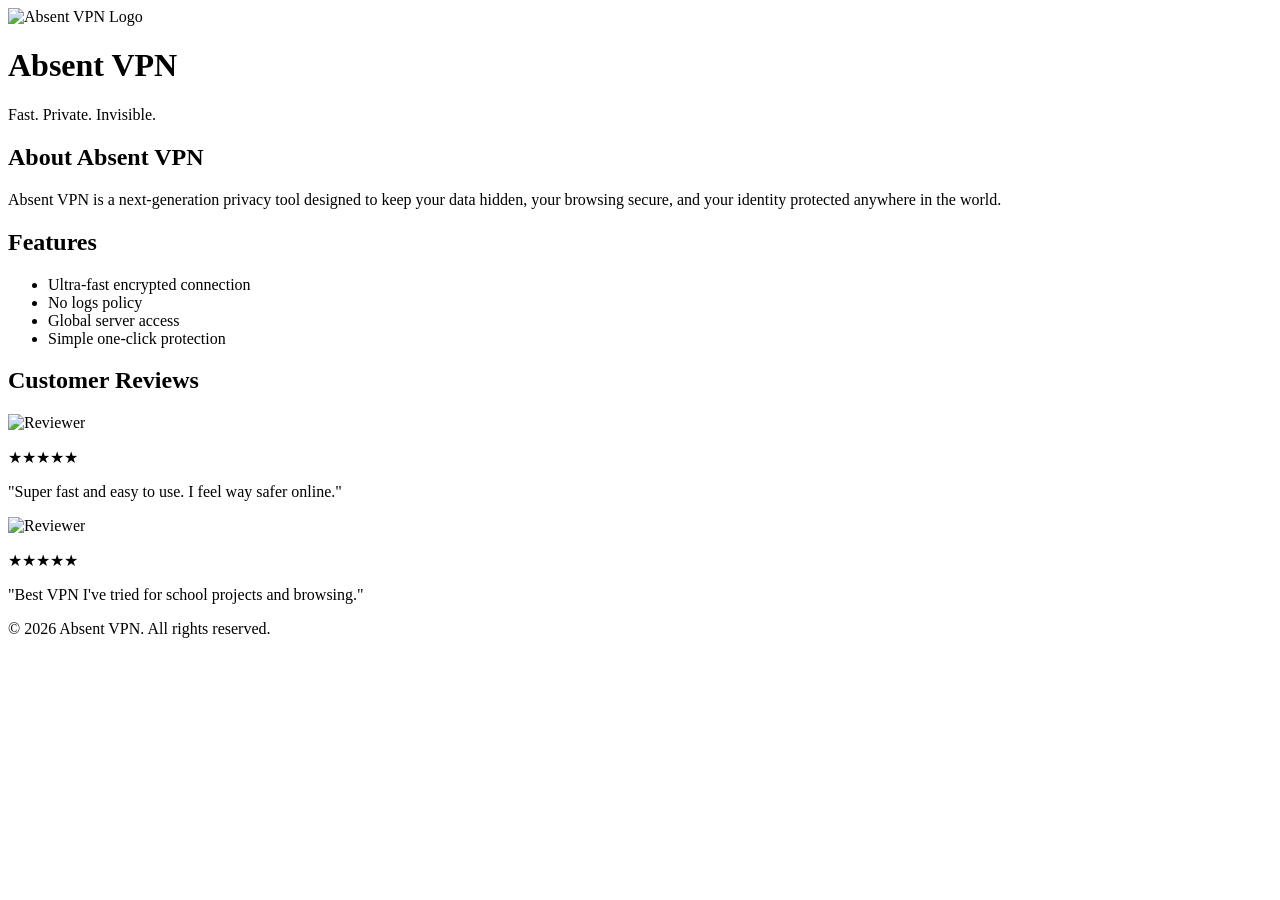
==== index.html @ a775fe73 "Add initial HTML structure for Absent VPN" ====
<!DOCTYPE html>
<html lang="en">
<head>
    <meta charset="UTF-8">
    <title>Absent VPN</title>
    <link rel="stylesheet" href="style.css">
</head>
<body>

<header>
    <img src="logo.png" class="logo" alt="Absent VPN Logo">
    <h1>Absent VPN</h1>
    <p>Fast. Private. Invisible.</p>
</header>

<section class="about">
    <h2>About Absent VPN</h2>
    <p>
        Absent VPN is a next-generation privacy tool designed to keep your data hidden,
        your browsing secure, and your identity protected anywhere in the world.
    </p>
</section>

<section class="features">
    <h2>Features</h2>
    <ul>
        <li>Ultra-fast encrypted connection</li>
        <li>No logs policy</li>
        <li>Global server access</li>
        <li>Simple one-click protection</li>
    </ul>
</section>

<section class="reviews">
    <h2>Customer Reviews</h2>

    <div class="review">
        <img src="friend1.jpg" alt="Reviewer">
        <p>★★★★★</p>
        <p>"Super fast and easy to use. I feel way safer online."</p>
    </div>

    <div class="review">
        <img src="friend2.jpg" alt="Reviewer">
        <p>★★★★★</p>
        <p>"Best VPN I've tried for school projects and browsing."</p>
    </div>
</section>

<footer>
    <p>© 2026 Absent VPN. All rights reserved.</p>
</footer>

</body>
</html>
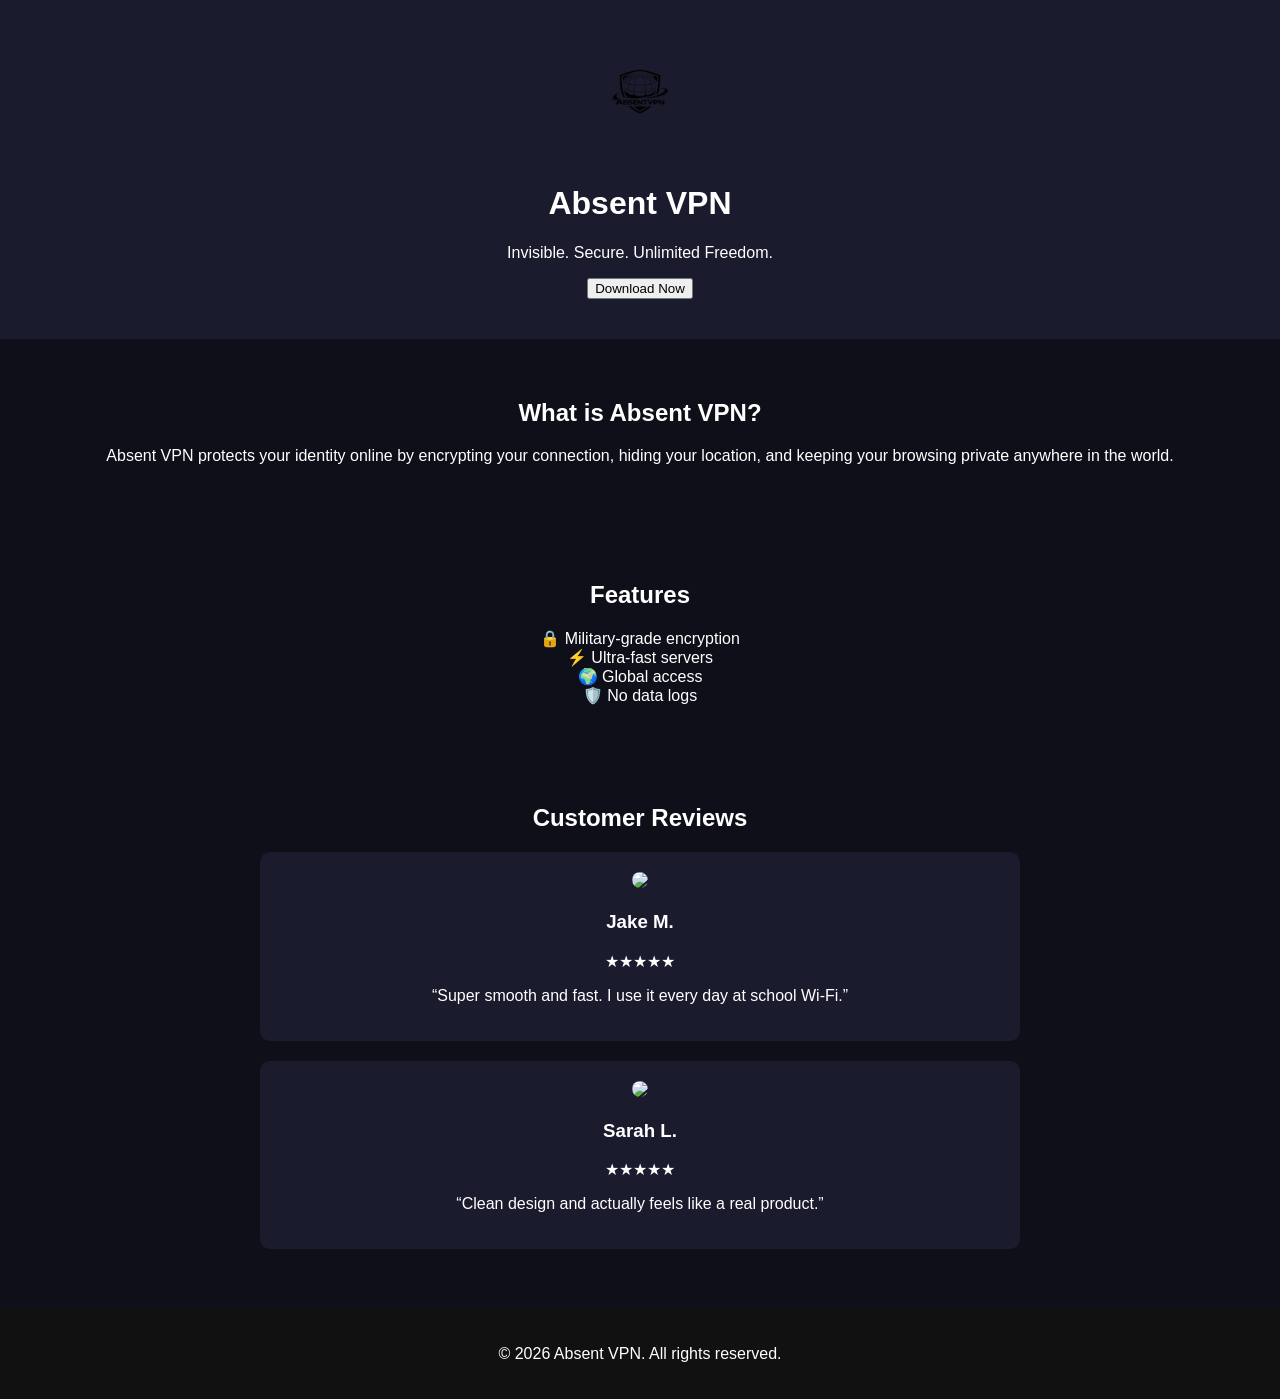
==== commit 4f6a71a4: "Update index.html" ====
--- a/index.html
+++ b/index.html
@@ -7,43 +7,46 @@
 </head>
 <body>
 
-<header>
-    <img src="logo.png" class="logo" alt="Absent VPN Logo">
+<header class="hero">
+    <img src="logo.png" class="logo">
     <h1>Absent VPN</h1>
-    <p>Fast. Private. Invisible.</p>
+    <p class="tagline">Invisible. Secure. Unlimited Freedom.</p>
+    <button class="btn">Download Now</button>
 </header>
 
 <section class="about">
-    <h2>About Absent VPN</h2>
+    <h2>What is Absent VPN?</h2>
     <p>
-        Absent VPN is a next-generation privacy tool designed to keep your data hidden,
-        your browsing secure, and your identity protected anywhere in the world.
+        Absent VPN protects your identity online by encrypting your connection,
+        hiding your location, and keeping your browsing private anywhere in the world.
     </p>
 </section>
 
 <section class="features">
     <h2>Features</h2>
-    <ul>
-        <li>Ultra-fast encrypted connection</li>
-        <li>No logs policy</li>
-        <li>Global server access</li>
-        <li>Simple one-click protection</li>
-    </ul>
+    <div class="grid">
+        <div class="card">🔒 Military-grade encryption</div>
+        <div class="card">⚡ Ultra-fast servers</div>
+        <div class="card">🌍 Global access</div>
+        <div class="card">🛡️ No data logs</div>
+    </div>
 </section>
 
 <section class="reviews">
     <h2>Customer Reviews</h2>
 
     <div class="review">
-        <img src="friend1.jpg" alt="Reviewer">
+        <img src="friend1.jpg">
+        <h3>Jake M.</h3>
         <p>★★★★★</p>
-        <p>"Super fast and easy to use. I feel way safer online."</p>
+        <p>“Super smooth and fast. I use it every day at school Wi-Fi.”</p>
     </div>
 
     <div class="review">
-        <img src="friend2.jpg" alt="Reviewer">
+        <img src="friend2.jpg">
+        <h3>Sarah L.</h3>
         <p>★★★★★</p>
-        <p>"Best VPN I've tried for school projects and browsing."</p>
+        <p>“Clean design and actually feels like a real product.”</p>
     </div>
 </section>
 
--- a/style.css
+++ b/style.css
@@ -0,0 +1,47 @@
+body {
+    font-family: Arial, sans-serif;
+    margin: 0;
+    background: #0f0f1a;
+    color: white;
+    text-align: center;
+}
+
+header {
+    padding: 40px;
+    background: #1b1b2e;
+}
+
+.logo {
+    width: 80px;
+}
+
+section {
+    padding: 40px;
+}
+
+.features ul {
+    list-style: none;
+    padding: 0;
+}
+
+.features li {
+    margin: 10px 0;
+}
+
+.review {
+    background: #1b1b2e;
+    margin: 20px auto;
+    padding: 20px;
+    width: 60%;
+    border-radius: 10px;
+}
+
+.review img {
+    width: 80px;
+    border-radius: 50%;
+}
+
+footer {
+    padding: 20px;
+    background: #111;
+}
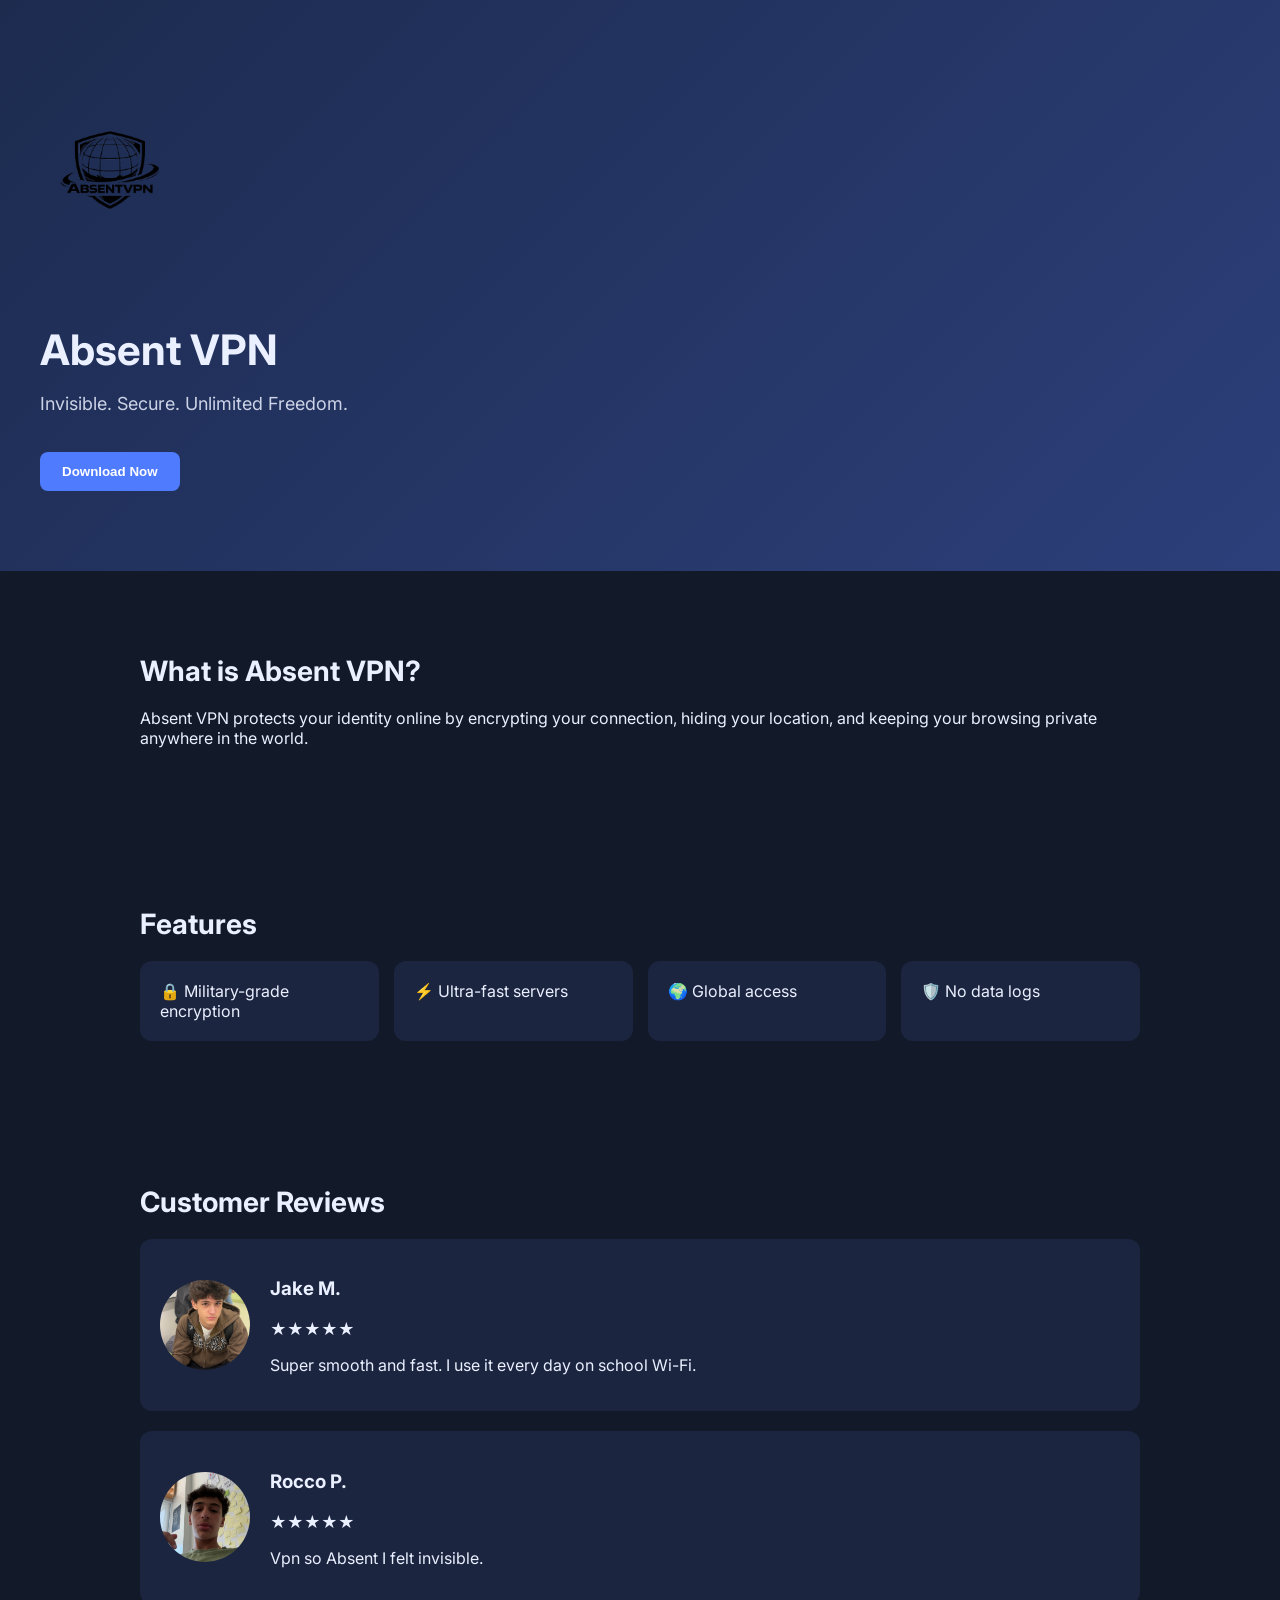
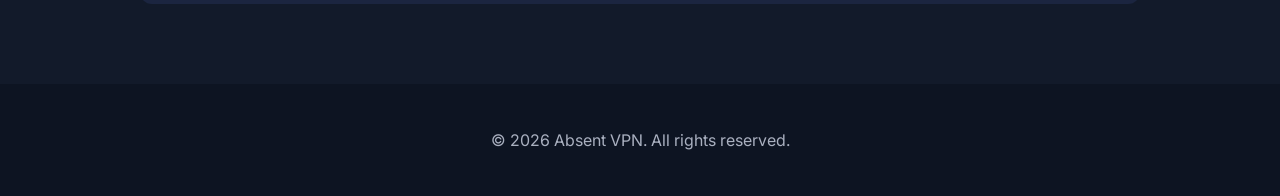
==== commit c9eaf26c: "Fix image file extensions and update review content" ====
--- a/index.html
+++ b/index.html
@@ -36,17 +36,21 @@
     <h2>Customer Reviews</h2>
 
     <div class="review">
-        <img src="friend1.jpg">
-        <h3>Jake M.</h3>
-        <p>★★★★★</p>
-        <p>“Super smooth and fast. I use it every day at school Wi-Fi.”</p>
+        <img src="friend1.JPG">
+        <div>
+            <h3>Jake M.</h3>
+            <p>★★★★★</p>
+            <p>Super smooth and fast. I use it every day on school Wi-Fi.</p>
+        </div>
     </div>
 
     <div class="review">
-        <img src="friend2.jpg">
-        <h3>Sarah L.</h3>
-        <p>★★★★★</p>
-        <p>“Clean design and actually feels like a real product.”</p>
+        <img src="friend2.JPG">
+        <div>
+            <h3>Rocco P.</h3>
+            <p>★★★★★</p>
+            <p>Vpn so Absent I felt invisible.</p>
+        </div>
     </div>
 </section>
 
--- a/style.css
+++ b/style.css
@@ -1,47 +1,95 @@
+@import url('https://fonts.googleapis.com/css2?family=Inter:wght@300;400;600;700&display=swap');
+
 body {
-    font-family: Arial, sans-serif;
     margin: 0;
-    background: #0f0f1a;
-    color: white;
-    text-align: center;
+    font-family: "Inter", sans-serif;
+    background: #121a2a;
+    color: #eaf0ff;
 }
 
-header {
-    padding: 40px;
-    background: #1b1b2e;
+/* TOP HERO */
+.hero {
+    padding: 80px 40px;
+    background: linear-gradient(135deg, #1d2b4f, #2c3f7a);
+    text-align: left;
 }
 
 .logo {
-    width: 80px;
+    width: 140px;
+    margin-bottom: 20px;
 }
 
-section {
-    padding: 40px;
-}
-
-.features ul {
-    list-style: none;
-    padding: 0;
-}
-
-.features li {
+h1 {
+    font-size: 42px;
     margin: 10px 0;
 }
 
-.review {
-    background: #1b1b2e;
-    margin: 20px auto;
-    padding: 20px;
-    width: 60%;
-    border-radius: 10px;
+.tagline {
+    font-size: 18px;
+    opacity: 0.85;
 }
 
-.review img {
-    width: 80px;
-    border-radius: 50%;
+.btn {
+    margin-top: 20px;
+    padding: 12px 22px;
+    border: none;
+    background: #4f7cff;
+    color: white;
+    border-radius: 8px;
+    font-weight: 600;
+    cursor: pointer;
 }
 
+/* SECTIONS */
+.about, .features, .reviews {
+    padding: 60px 40px;
+    text-align: left;
+    max-width: 1000px;
+    margin: auto;
+}
+
+h2 {
+    font-size: 28px;
+    margin-bottom: 20px;
+}
+
+/* FEATURES GRID */
+.grid {
+    display: grid;
+    grid-template-columns: repeat(auto-fit, minmax(200px, 1fr));
+    gap: 15px;
+}
+
+.card {
+    background: #1b2540;
+    padding: 20px;
+    border-radius: 12px;
+}
+
+/* REVIEWS */
+.review {
+    background: #1b2540;
+    margin: 20px 0;
+    padding: 20px;
+    border-radius: 12px;
+    display: flex;
+    gap: 20px;
+    align-items: center;
+}
+
+/* FIX IMAGE ISSUE */
+.review img {
+    width: 90px;
+    height: 90px;
+    border-radius: 50%;
+    object-fit: cover;
+    display: block;
+}
+
+/* FOOTER */
 footer {
-    padding: 20px;
-    background: #111;
+    padding: 30px;
+    background: #0c1220;
+    text-align: center;
+    opacity: 0.7;
 }
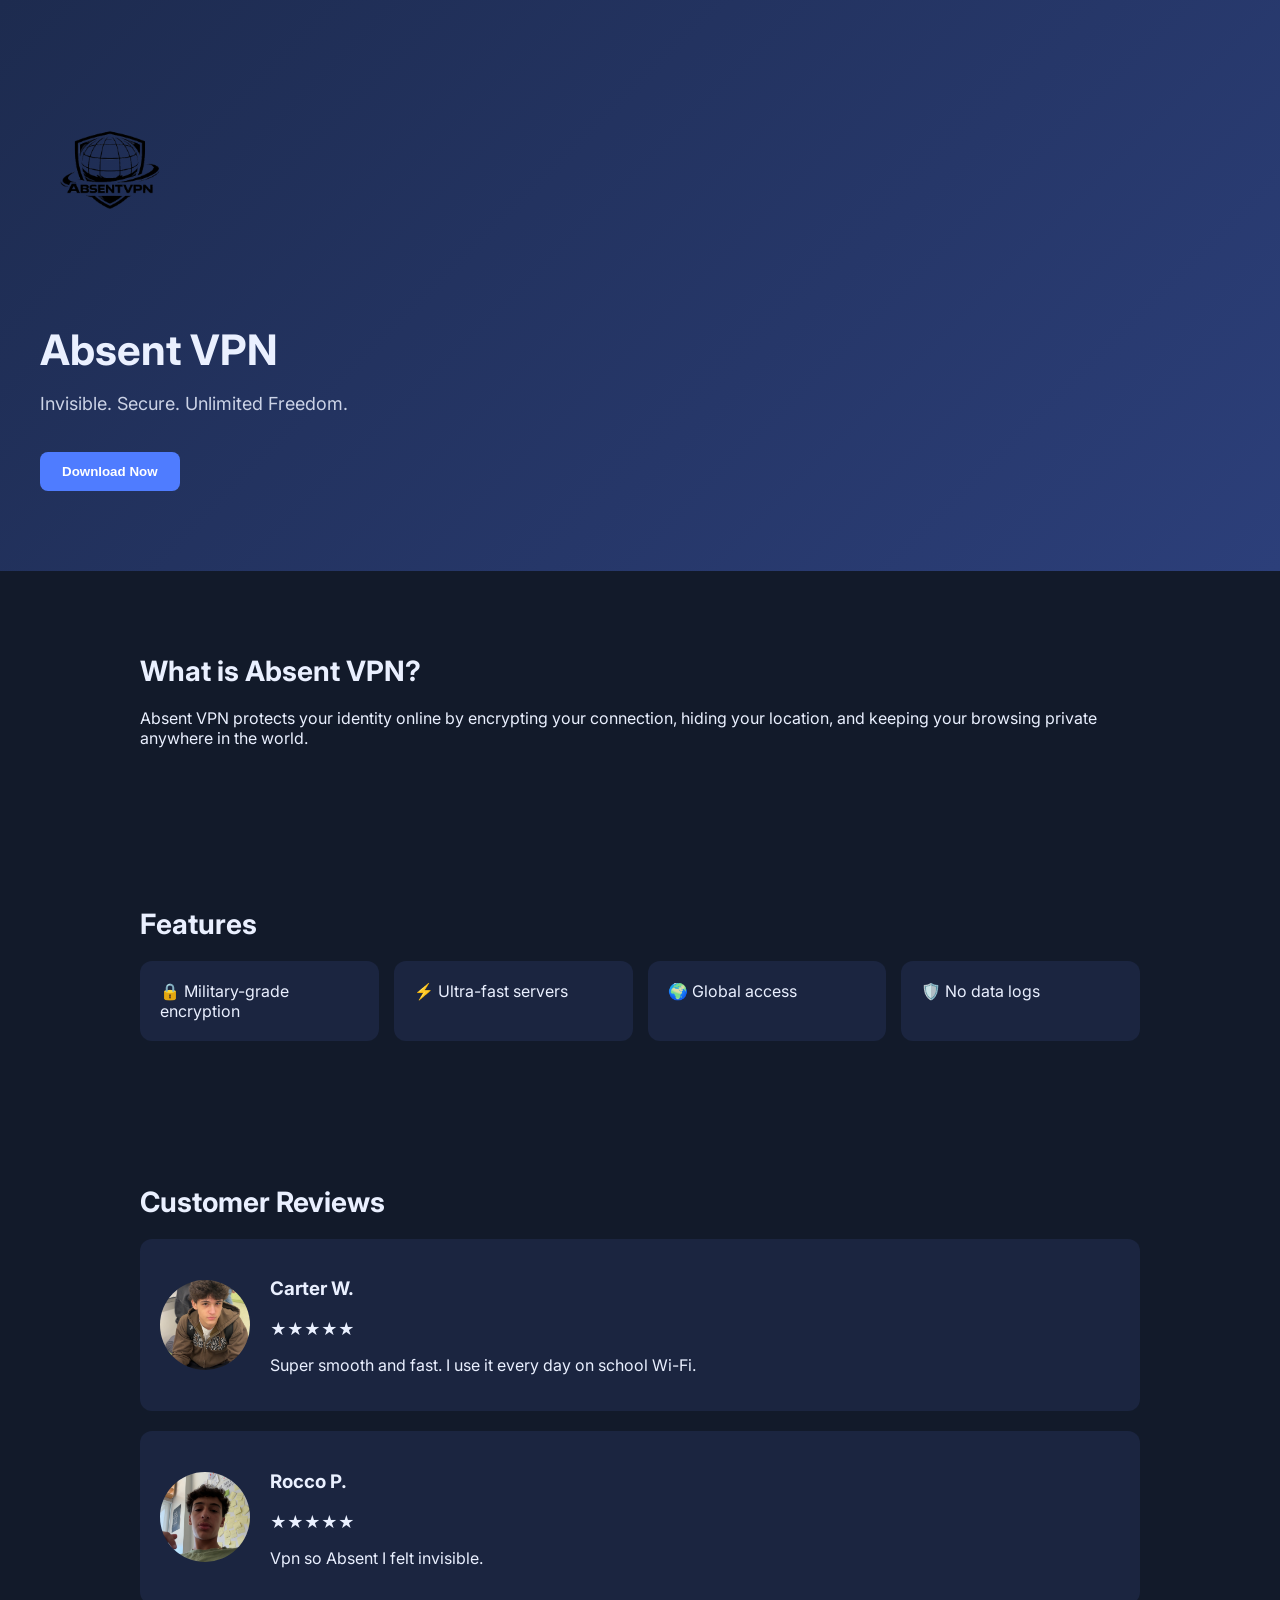
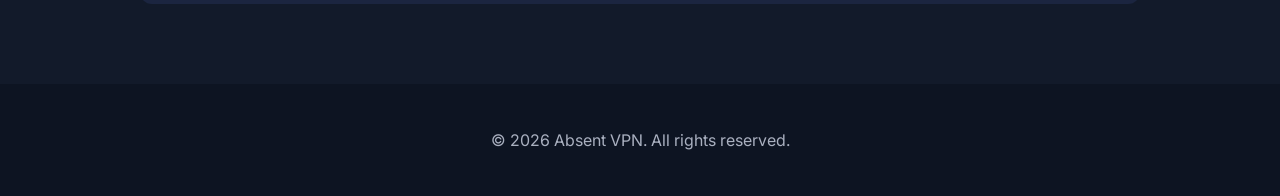
==== commit ba2dadaf: "Update review name from Jake M. to Carter W." ====
--- a/index.html
+++ b/index.html
@@ -38,7 +38,7 @@
     <div class="review">
         <img src="friend1.JPG">
         <div>
-            <h3>Jake M.</h3>
+            <h3>Carter W.</h3>
             <p>★★★★★</p>
             <p>Super smooth and fast. I use it every day on school Wi-Fi.</p>
         </div>
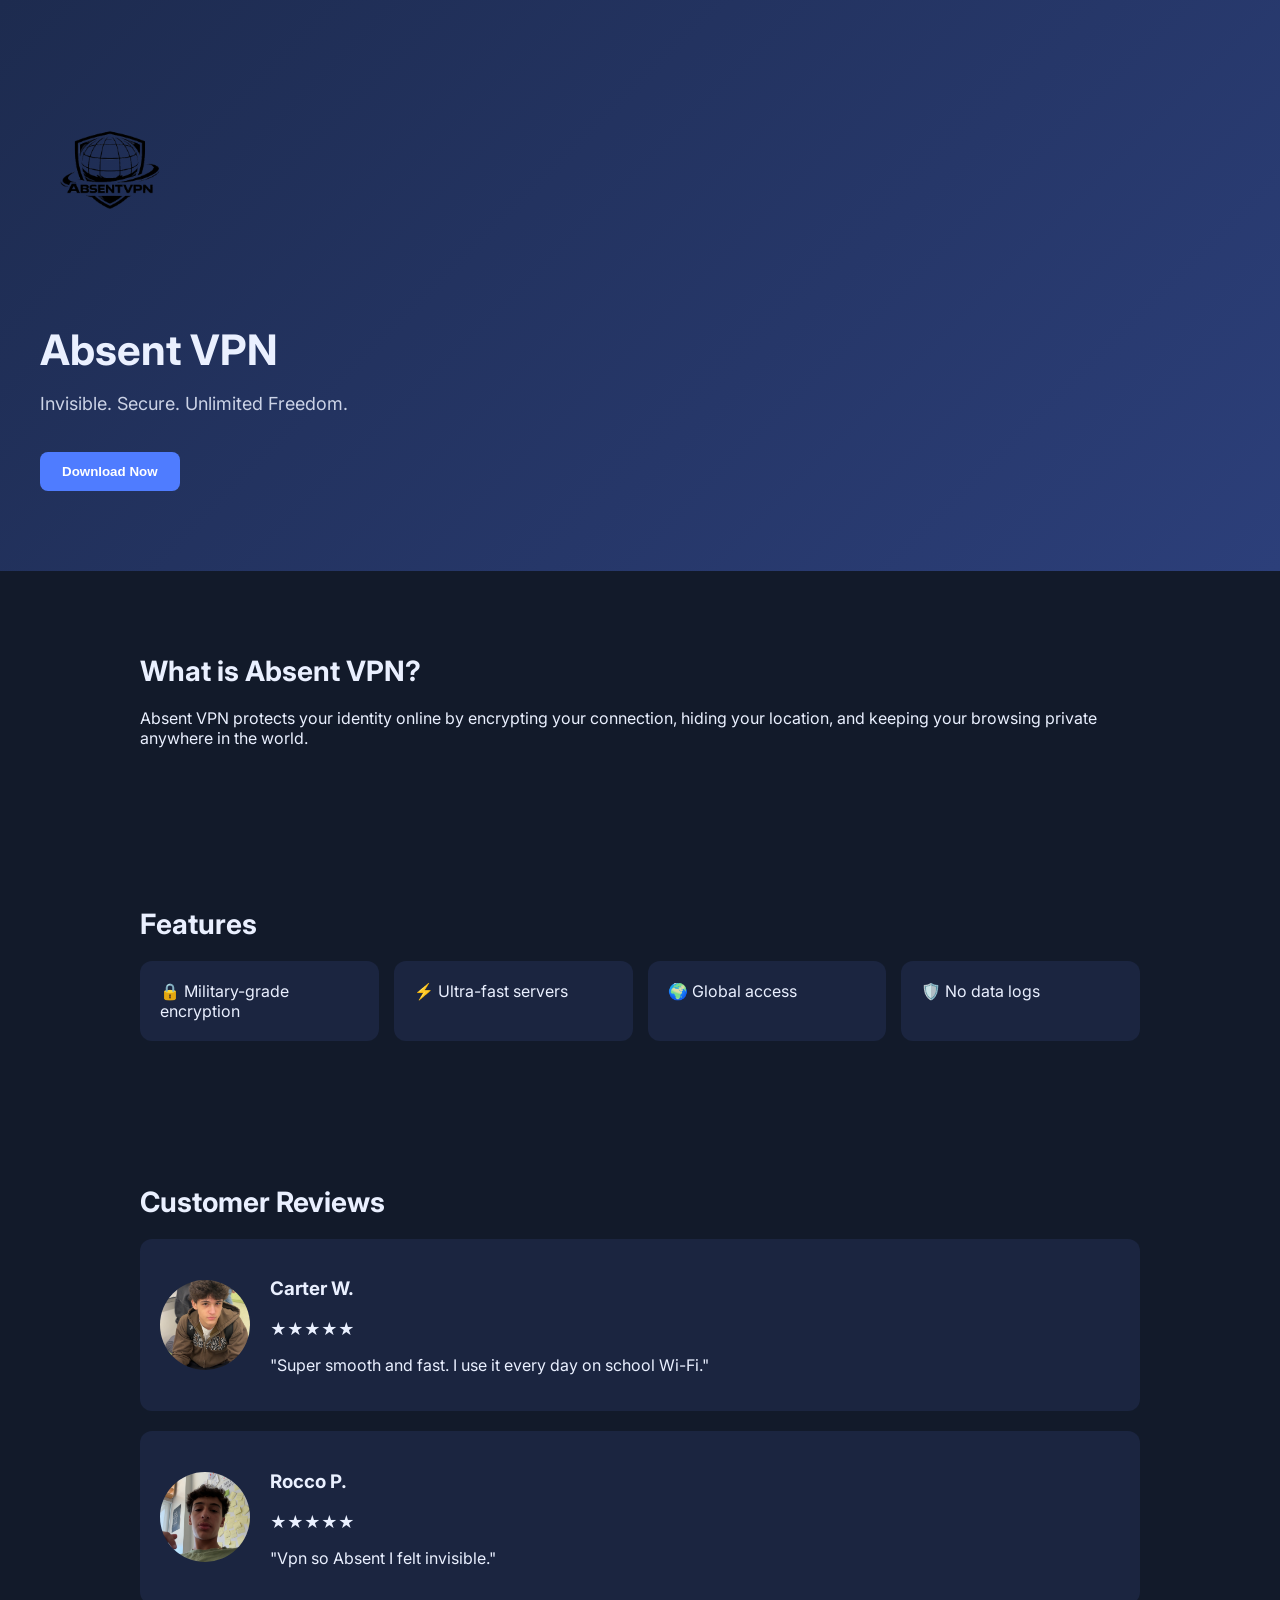
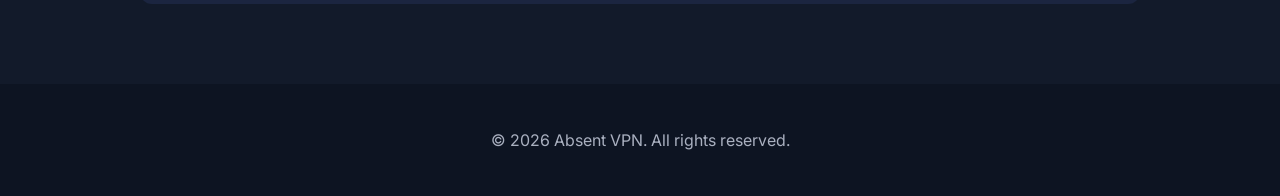
==== commit e22f165d: "Add quotation marks to review comments" ====
--- a/index.html
+++ b/index.html
@@ -40,7 +40,7 @@
         <div>
             <h3>Carter W.</h3>
             <p>★★★★★</p>
-            <p>Super smooth and fast. I use it every day on school Wi-Fi.</p>
+            <p>"Super smooth and fast. I use it every day on school Wi-Fi."</p>
         </div>
     </div>
 
@@ -49,7 +49,7 @@
         <div>
             <h3>Rocco P.</h3>
             <p>★★★★★</p>
-            <p>Vpn so Absent I felt invisible.</p>
+            <p>"Vpn so Absent I felt invisible."</p>
         </div>
     </div>
 </section>
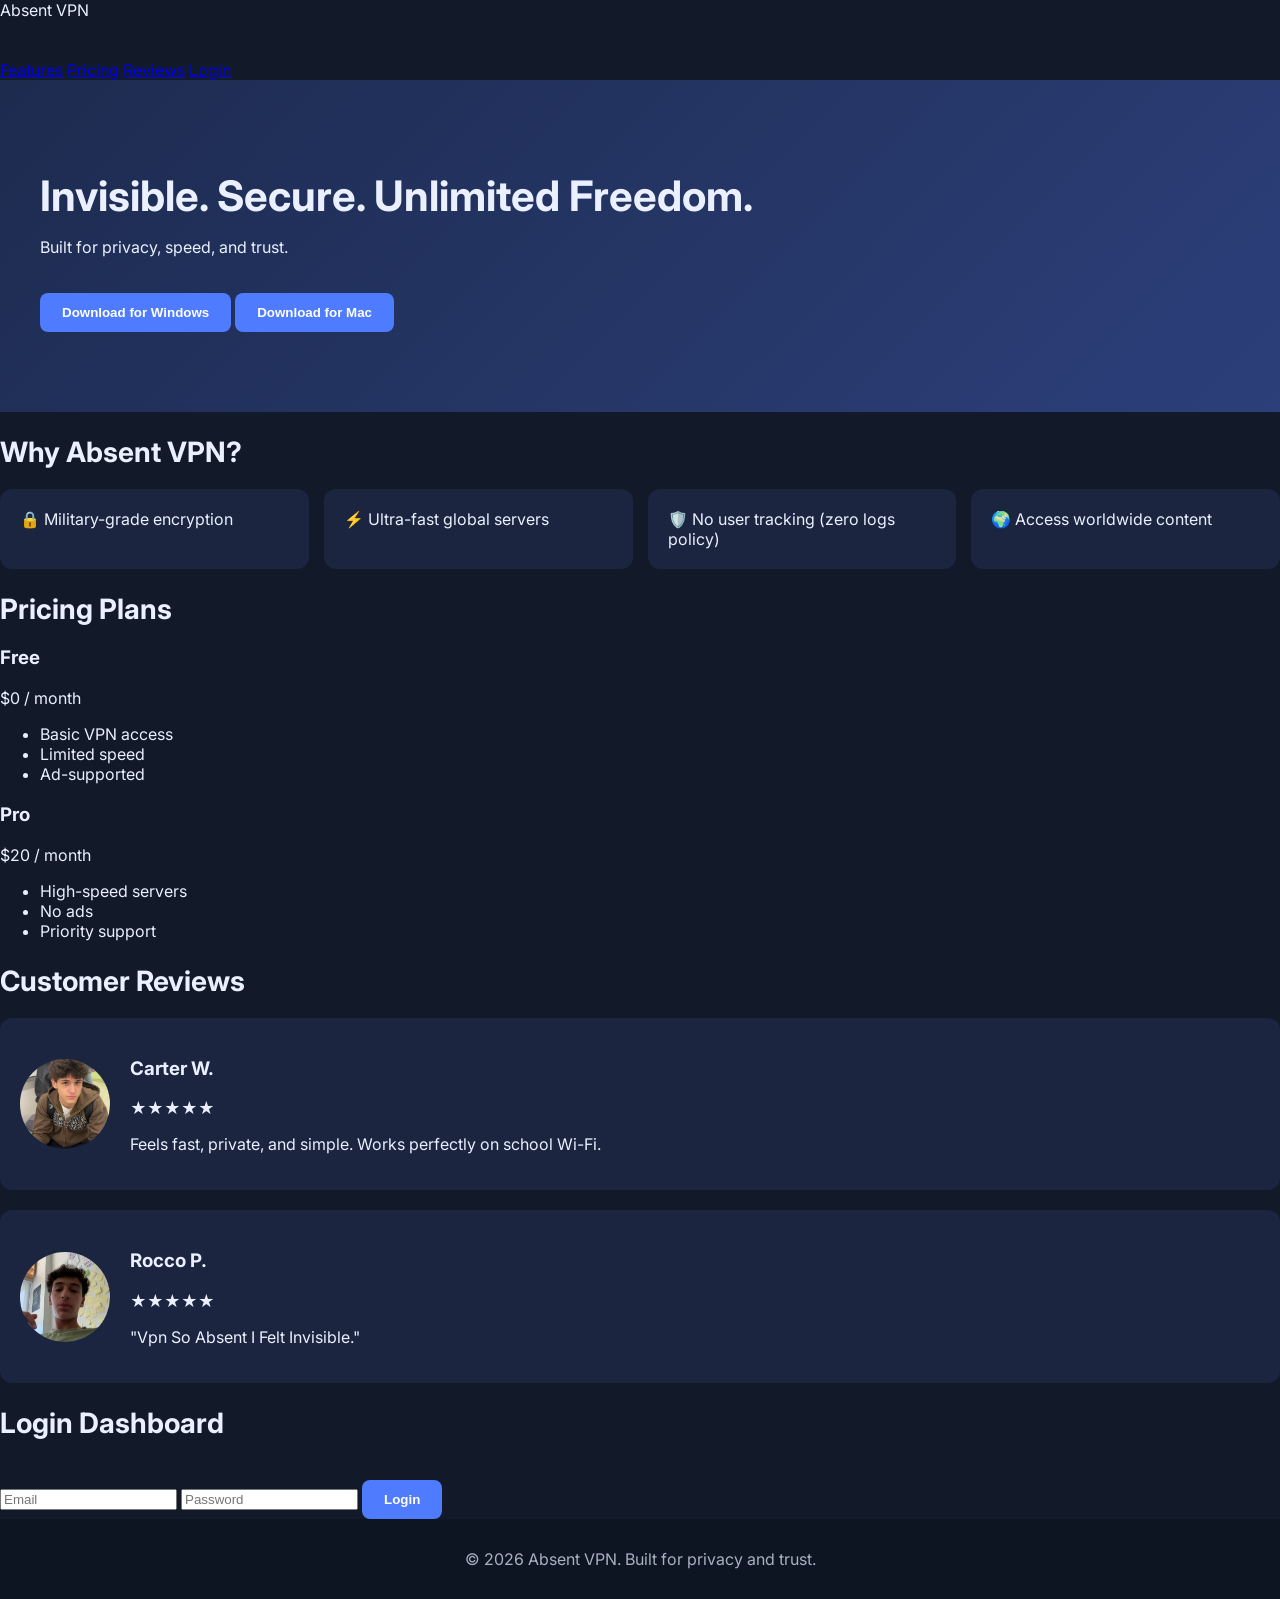
==== commit 0f7061ee: "Update index.html" ====
--- a/index.html
+++ b/index.html
@@ -1,38 +1,81 @@
 <!DOCTYPE html>
 <html lang="en">
 <head>
-    <meta charset="UTF-8">
-    <title>Absent VPN</title>
-    <link rel="stylesheet" href="style.css">
+<meta charset="UTF-8">
+<title>Absent VPN</title>
+
+<link rel="stylesheet" href="style.css">
+
+<link href="https://fonts.googleapis.com/css2?family=Inter:wght@300;400;600;700&display=swap" rel="stylesheet">
 </head>
+
 <body>
 
+<!-- NAVBAR -->
+<nav class="navbar">
+    <div class="logo">Absent VPN</div>
+    <div class="nav-links">
+        <a href="#features">Features</a>
+        <a href="#pricing">Pricing</a>
+        <a href="#reviews">Reviews</a>
+        <a href="#login">Login</a>
+    </div>
+</nav>
+
+<!-- HERO -->
 <header class="hero">
-    <img src="logo.png" class="logo">
-    <h1>Absent VPN</h1>
-    <p class="tagline">Invisible. Secure. Unlimited Freedom.</p>
-    <button class="btn">Download Now</button>
+    <h1 class="fade">Invisible. Secure. Unlimited Freedom.</h1>
+    <p class="fade">Built for privacy, speed, and trust.</p>
+
+    <div class="buttons">
+        <button class="btn">Download for Windows</button>
+        <button class="btn secondary">Download for Mac</button>
+    </div>
 </header>
 
-<section class="about">
-    <h2>What is Absent VPN?</h2>
-    <p>
-        Absent VPN protects your identity online by encrypting your connection,
-        hiding your location, and keeping your browsing private anywhere in the world.
-    </p>
-</section>
+<!-- FEATURES -->
+<section id="features" class="section slide">
+    <h2>Why Absent VPN?</h2>
 
-<section class="features">
-    <h2>Features</h2>
     <div class="grid">
         <div class="card">🔒 Military-grade encryption</div>
-        <div class="card">⚡ Ultra-fast servers</div>
-        <div class="card">🌍 Global access</div>
-        <div class="card">🛡️ No data logs</div>
+        <div class="card">⚡ Ultra-fast global servers</div>
+        <div class="card">🛡️ No user tracking (zero logs policy)</div>
+        <div class="card">🌍 Access worldwide content</div>
     </div>
 </section>
 
-<section class="reviews">
+<!-- PRICING -->
+<section id="pricing" class="section slide">
+    <h2>Pricing Plans</h2>
+
+    <div class="pricing">
+
+        <div class="plan">
+            <h3>Free</h3>
+            <p>$0 / month</p>
+            <ul>
+                <li>Basic VPN access</li>
+                <li>Limited speed</li>
+                <li>Ad-supported</li>
+            </ul>
+        </div>
+
+        <div class="plan highlight">
+            <h3>Pro</h3>
+            <p>$20 / month</p>
+            <ul>
+                <li>High-speed servers</li>
+                <li>No ads</li>
+                <li>Priority support</li>
+            </ul>
+        </div>
+
+    </div>
+</section>
+
+<!-- REVIEWS -->
+<section id="reviews" class="section slide">
     <h2>Customer Reviews</h2>
 
     <div class="review">
@@ -40,7 +83,7 @@
         <div>
             <h3>Carter W.</h3>
             <p>★★★★★</p>
-            <p>"Super smooth and fast. I use it every day on school Wi-Fi."</p>
+            <p>Feels fast, private, and simple. Works perfectly on school Wi-Fi.</p>
         </div>
     </div>
 
@@ -49,13 +92,24 @@
         <div>
             <h3>Rocco P.</h3>
             <p>★★★★★</p>
-            <p>"Vpn so Absent I felt invisible."</p>
+            <p>"Vpn So Absent I Felt Invisible."</p>
         </div>
     </div>
 </section>
 
+<!-- LOGIN -->
+<section id="login" class="section slide login">
+    <h2>Login Dashboard</h2>
+
+    <div class="login-box">
+        <input placeholder="Email">
+        <input placeholder="Password" type="password">
+        <button class="btn">Login</button>
+    </div>
+</section>
+
 <footer>
-    <p>© 2026 Absent VPN. All rights reserved.</p>
+    © 2026 Absent VPN. Built for privacy and trust.
 </footer>
 
 </body>
--- a/style.css
+++ b/style.css
@@ -15,8 +15,8 @@
 }
 
 .logo {
-    width: 140px;
-    margin-bottom: 20px;
+    width: 340px;
+    margin-bottom: 40px;
 }
 
 h1 {
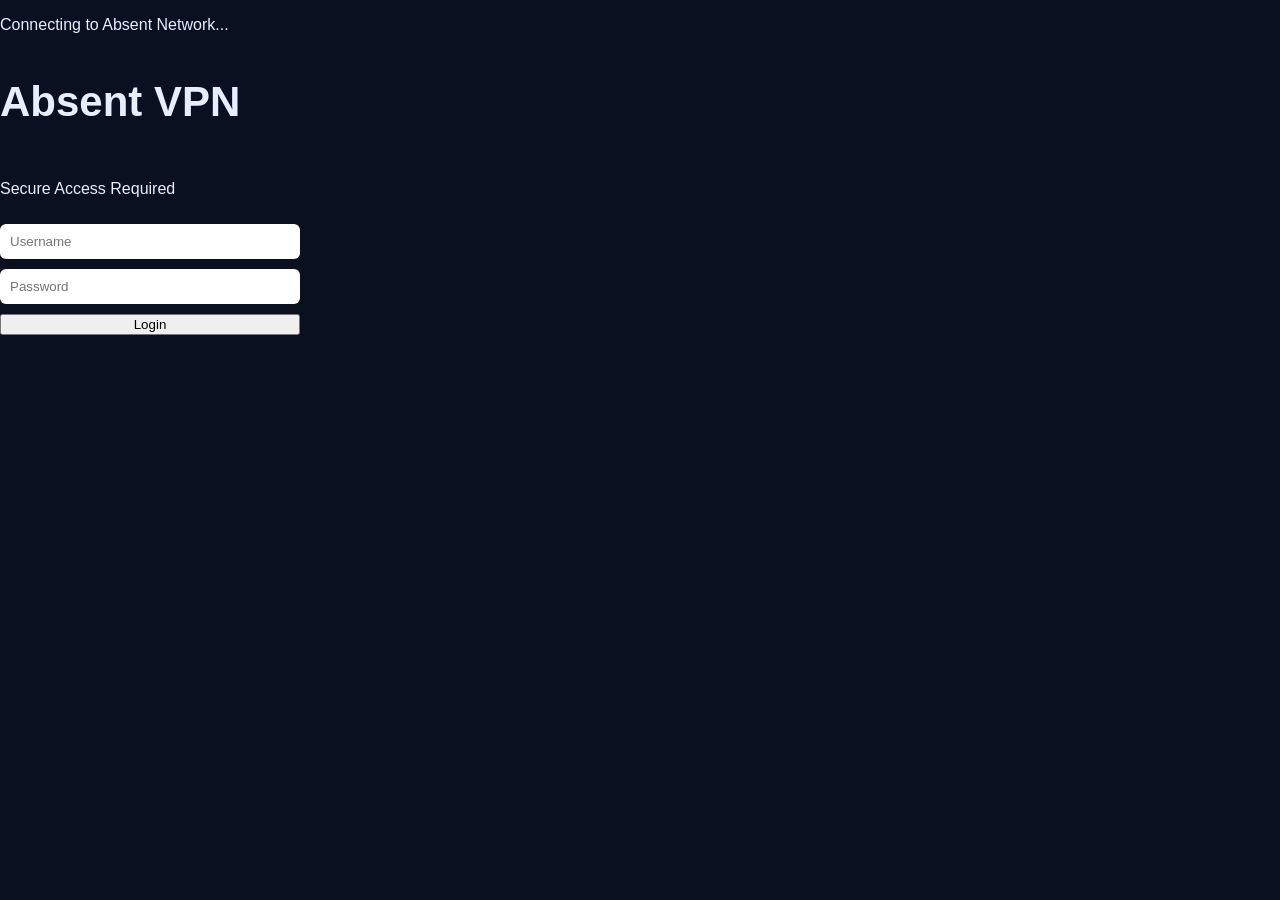
==== commit 4bb45a95: "Update index.html" ====
--- a/index.html
+++ b/index.html
@@ -2,115 +2,37 @@
 <html lang="en">
 <head>
 <meta charset="UTF-8">
-<title>Absent VPN</title>
-
+<title>Absent VPN - Login</title>
 <link rel="stylesheet" href="style.css">
-
-<link href="https://fonts.googleapis.com/css2?family=Inter:wght@300;400;600;700&display=swap" rel="stylesheet">
 </head>
 
-<body>
+<body class="login-body">
 
-<!-- NAVBAR -->
-<nav class="navbar">
-    <div class="logo">Absent VPN</div>
-    <div class="nav-links">
-        <a href="#features">Features</a>
-        <a href="#pricing">Pricing</a>
-        <a href="#reviews">Reviews</a>
-        <a href="#login">Login</a>
-    </div>
-</nav>
+<div class="loader" id="loader">
+    <div class="spinner"></div>
+    <p>Connecting to Absent Network...</p>
+</div>
 
-<!-- HERO -->
-<header class="hero">
-    <h1 class="fade">Invisible. Secure. Unlimited Freedom.</h1>
-    <p class="fade">Built for privacy, speed, and trust.</p>
+<div class="login-box hidden" id="loginBox">
+    <h1>Absent VPN</h1>
+    <p>Secure Access Required</p>
 
-    <div class="buttons">
-        <button class="btn">Download for Windows</button>
-        <button class="btn secondary">Download for Mac</button>
-    </div>
-</header>
+    <input placeholder="Username">
+    <input type="password" placeholder="Password">
 
-<!-- FEATURES -->
-<section id="features" class="section slide">
-    <h2>Why Absent VPN?</h2>
+    <button onclick="enterSite()">Login</button>
+</div>
 
-    <div class="grid">
-        <div class="card">🔒 Military-grade encryption</div>
-        <div class="card">⚡ Ultra-fast global servers</div>
-        <div class="card">🛡️ No user tracking (zero logs policy)</div>
-        <div class="card">🌍 Access worldwide content</div>
-    </div>
-</section>
+<script>
+setTimeout(() => {
+    document.getElementById("loader").style.display = "none";
+    document.getElementById("loginBox").classList.remove("hidden");
+}, 2000);
 
-<!-- PRICING -->
-<section id="pricing" class="section slide">
-    <h2>Pricing Plans</h2>
-
-    <div class="pricing">
-
-        <div class="plan">
-            <h3>Free</h3>
-            <p>$0 / month</p>
-            <ul>
-                <li>Basic VPN access</li>
-                <li>Limited speed</li>
-                <li>Ad-supported</li>
-            </ul>
-        </div>
-
-        <div class="plan highlight">
-            <h3>Pro</h3>
-            <p>$20 / month</p>
-            <ul>
-                <li>High-speed servers</li>
-                <li>No ads</li>
-                <li>Priority support</li>
-            </ul>
-        </div>
-
-    </div>
-</section>
-
-<!-- REVIEWS -->
-<section id="reviews" class="section slide">
-    <h2>Customer Reviews</h2>
-
-    <div class="review">
-        <img src="friend1.JPG">
-        <div>
-            <h3>Carter W.</h3>
-            <p>★★★★★</p>
-            <p>Feels fast, private, and simple. Works perfectly on school Wi-Fi.</p>
-        </div>
-    </div>
-
-    <div class="review">
-        <img src="friend2.JPG">
-        <div>
-            <h3>Rocco P.</h3>
-            <p>★★★★★</p>
-            <p>"Vpn So Absent I Felt Invisible."</p>
-        </div>
-    </div>
-</section>
-
-<!-- LOGIN -->
-<section id="login" class="section slide login">
-    <h2>Login Dashboard</h2>
-
-    <div class="login-box">
-        <input placeholder="Email">
-        <input placeholder="Password" type="password">
-        <button class="btn">Login</button>
-    </div>
-</section>
-
-<footer>
-    © 2026 Absent VPN. Built for privacy and trust.
-</footer>
+function enterSite() {
+    window.location.href = "home.html";
+}
+</script>
 
 </body>
 </html>
--- a/style.css
+++ b/style.css
@@ -1,95 +1,145 @@
-@import url('https://fonts.googleapis.com/css2?family=Inter:wght@300;400;600;700&display=swap');
-
 body {
     margin: 0;
     font-family: "Inter", sans-serif;
-    background: #121a2a;
-    color: #eaf0ff;
+    background: #0b1020;
+    color: #e8eeff;
 }
 
-/* TOP HERO */
-.hero {
-    padding: 80px 40px;
-    background: linear-gradient(135deg, #1d2b4f, #2c3f7a);
-    text-align: left;
+/* NAVBAR */
+.navbar {
+    display: flex;
+    justify-content: space-between;
+    padding: 20px 40px;
+    background: #121a33;
+    position: sticky;
+    top: 0;
 }
 
 .logo {
-    width: 340px;
-    margin-bottom: 40px;
+    font-weight: 700;
+    font-size: 20px;
+}
+
+.nav-links a {
+    margin-left: 20px;
+    color: #cdd6ff;
+    text-decoration: none;
+}
+
+/* HERO */
+.hero {
+    padding: 100px 40px;
+    text-align: left;
+    background: linear-gradient(135deg, #1b2a55, #2c3f7a);
 }
 
 h1 {
     font-size: 42px;
-    margin: 10px 0;
-}
-
-.tagline {
-    font-size: 18px;
-    opacity: 0.85;
 }
 
 .btn {
-    margin-top: 20px;
-    padding: 12px 22px;
+    padding: 12px 18px;
+    margin-right: 10px;
+    background: #4f7cff;
     border: none;
-    background: #4f7cff;
     color: white;
     border-radius: 8px;
-    font-weight: 600;
     cursor: pointer;
 }
 
-/* SECTIONS */
-.about, .features, .reviews {
-    padding: 60px 40px;
-    text-align: left;
-    max-width: 1000px;
-    margin: auto;
+.secondary {
+    background: transparent;
+    border: 1px solid #4f7cff;
 }
 
-h2 {
-    font-size: 28px;
-    margin-bottom: 20px;
+/* SECTIONS */
+.section {
+    padding: 70px 40px;
 }
 
-/* FEATURES GRID */
+/* GRID */
 .grid {
     display: grid;
-    grid-template-columns: repeat(auto-fit, minmax(200px, 1fr));
+    grid-template-columns: repeat(2, 1fr);
     gap: 15px;
 }
 
 .card {
-    background: #1b2540;
+    background: #1a2444;
+    padding: 20px;
+    border-radius: 10px;
+}
+
+/* PRICING */
+.pricing {
+    display: flex;
+    gap: 20px;
+}
+
+.plan {
+    flex: 1;
+    background: #1a2444;
     padding: 20px;
     border-radius: 12px;
 }
 
+.highlight {
+    border: 2px solid #4f7cff;
+}
+
 /* REVIEWS */
 .review {
-    background: #1b2540;
-    margin: 20px 0;
-    padding: 20px;
-    border-radius: 12px;
     display: flex;
     gap: 20px;
-    align-items: center;
+    background: #1a2444;
+    padding: 20px;
+    margin-top: 20px;
+    border-radius: 12px;
 }
 
-/* FIX IMAGE ISSUE */
 .review img {
-    width: 90px;
-    height: 90px;
+    width: 80px;
+    height: 80px;
     border-radius: 50%;
     object-fit: cover;
-    display: block;
+}
+
+/* LOGIN */
+.login-box {
+    display: flex;
+    flex-direction: column;
+    gap: 10px;
+    max-width: 300px;
+}
+
+input {
+    padding: 10px;
+    border-radius: 6px;
+    border: none;
 }
 
 /* FOOTER */
 footer {
+    text-align: center;
     padding: 30px;
-    background: #0c1220;
-    text-align: center;
-    opacity: 0.7;
+    background: #0a0f1e;
 }
+
+/* ANIMATIONS */
+.fade {
+    animation: fadeIn 1s ease-in;
+}
+
+.slide {
+    animation: slideUp 1s ease-in;
+}
+
+@keyframes fadeIn {
+    from {opacity: 0;}
+    to {opacity: 1;}
+}
+
+@keyframes slideUp {
+    from {transform: translateY(30px); opacity: 0;}
+    to {transform: translateY(0); opacity: 1;}
+}
